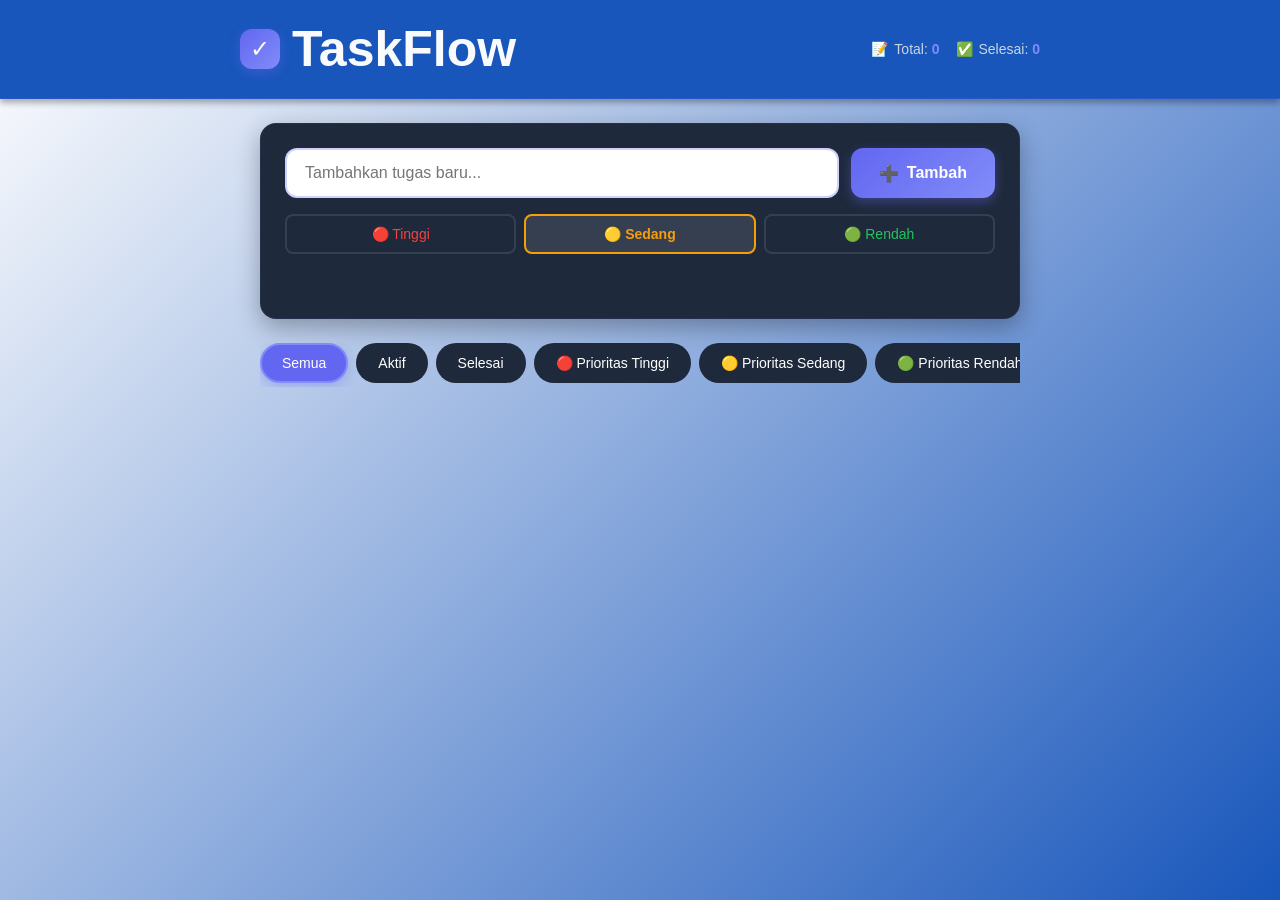
==== index.html @ a1903f46 "Add files via upload" ====
<!DOCTYPE html>
<html lang="id">

<head>
    <meta charset="UTF-8" />
    <meta name="viewport" content="width=device-width, initial-scale=1, viewport-fit=cover">
    <meta name="mobile-web-app-capable" content="yes">
    <meta name="apple-mobile-web-app-capable" content="yes">
    <meta name="apple-mobile-web-app-status-bar-style" content="black-translucent">
    <meta name="theme-color" content="#6366f1" />
    <link rel="icon" href="icons/icon-192x192-A.png" type="image/png" />
    <link rel="manifest" href="manifest.json">
    <title>TaskFlow - Kelola Tugas Anda</title>
    <style>
        * {
            margin: 0;
            padding: 0;
            box-sizing: border-box;
        }

        :root {
            --primary: #6366f1;
            --primary-dark: #4f46e5;
            --primary-light: #818cf8;
            --bg-dark: #ffffff;
            --bg-card: #1e293b;
            --text-light: #f8fafc;
            --text-gray: #cbd5e1;
            --success: #22c55e;
            --danger: #ef4444;
            --warning: #f59e0b;
        }

        body {
            font-family: -apple-system, BlinkMacSystemFont, 'Segoe UI', Roboto, sans-serif;
            background: linear-gradient(135deg, var(--bg-dark) 0%, #1856bb 100%);
            color: var(--text-light);
            min-height: 100vh;
            padding-bottom: 80px;
        }

        .header {
            background: #1856bb;
            backdrop-filter: blur(10px);
            padding: 20px;
            position: sticky;
            top: 0;
            z-index: 100;
            border-bottom: 1px solid rgba(99, 102, 241, 0.2);
            box-shadow: 0 4px 6px rgba(0, 0, 0, 0.3);
        }

        .header-content {
            max-width: 800px;
            margin: 0 auto;
            display: flex;
            justify-content: space-between;
            align-items: center;
        }

        .logo {
            display: flex;
            align-items: center;
            gap: 12px;
        }

        .logo-icon {
            width: 40px;
            height: 40px;
            background: linear-gradient(135deg, var(--primary), var(--primary-light));
            border-radius: 12px;
            display: flex;
            align-items: center;
            justify-content: center;
            font-size: 24px;
            box-shadow: 0 4px 12px rgba(99, 102, 241, 0.4);
        }

        h1 {
            font-size: 24px;
            font-weight: 700;
        }

        .stats {
            display: flex;
            gap: 16px;
            font-size: 14px;
            color: var(--text-gray);
        }

        .stat-item {
            display: flex;
            align-items: center;
            gap: 6px;
        }

        .stat-number {
            color: var(--primary-light);
            font-weight: 700;
        }

        .container {
            max-width: 800px;
            margin: 0 auto;
            padding: 24px 20px;
        }

        .input-section {
            background: var(--bg-card);
            padding: 24px;
            border-radius: 16px;
            margin-bottom: 24px;
            box-shadow: 0 8px 24px rgba(0, 0, 0, 0.3);
            border: 1px solid rgba(99, 102, 241, 0.1);
        }

        .input-group {
            display: flex;
            gap: 12px;
            margin-bottom: 16px;
        }

        input[type="text"] {
            flex: 1;
            padding: 14px 18px;
            background: var(--bg-dark);
            border: 2px solid rgba(99, 102, 241, 0.3);
            border-radius: 12px;
            color: var(--text-light);
            font-size: 16px;
            transition: all 0.3s ease;
        }

        input[type="text"]:focus {
            outline: none;
            border-color: var(--primary);
            box-shadow: 0 0 0 4px rgba(99, 102, 241, 0.1);
        }

        .btn {
            padding: 14px 28px;
            border: none;
            border-radius: 12px;
            font-size: 16px;
            font-weight: 600;
            cursor: pointer;
            transition: all 0.3s ease;
            display: flex;
            align-items: center;
            gap: 8px;
        }

        .btn-primary {
            background: linear-gradient(135deg, var(--primary), var(--primary-light));
            color: white;
            box-shadow: 0 4px 12px rgba(99, 102, 241, 0.4);
        }

        .btn-primary:hover {
            transform: translateY(-2px);
            box-shadow: 0 6px 20px rgba(99, 102, 241, 0.5);
        }

        .btn-primary:active {
            transform: translateY(0);
        }

        .priority-selector {
            display: flex;
            gap: 8px;
        }

        .priority-btn {
            flex: 1;
            padding: 10px;
            border: 2px solid rgba(255, 255, 255, 0.1);
            background: transparent;
            color: var(--text-gray);
            border-radius: 8px;
            cursor: pointer;
            transition: all 0.3s ease;
            font-size: 14px;
        }

        .priority-btn.active {
            border-color: currentColor;
            background: rgba(255, 255, 255, 0.1);
            font-weight: 600;
        }

        .priority-btn.high {
            color: var(--danger);
        }

        .priority-btn.medium {
            color: var(--warning);
        }

        .priority-btn.low {
            color: var(--success);
        }

        .filter-tabs {
            display: flex;
            gap: 8px;
            margin-bottom: 20px;
            overflow-x: auto;
            padding-bottom: 4px;
        }

        .filter-tab {
            padding: 10px 20px;
            background: var(--bg-card);
            border: 2px solid transparent;
            border-radius: 20px;
            cursor: pointer;
            transition: all 0.3s ease;
            white-space: nowrap;
            font-size: 14px;
            font-weight: 500;
            color: #ffffff;
        }

        .filter-tab.active {
            background: var(--primary);
            border-color: var(--primary-light);
            box-shadow: 0 4px 12px rgba(99, 102, 241, 0.3);
        }

        .tasks-list {
            display: flex;
            flex-direction: column;
            gap: 12px;
        }

        .task-item {
            background: var(--bg-card);
            padding: 20px;
            border-radius: 12px;
            border-left: 4px solid;
            display: flex;
            align-items: center;
            gap: 16px;
            transition: all 0.3s ease;
            animation: slideIn 0.3s ease;
        }

        @keyframes slideIn {
            from {
                opacity: 0;
                transform: translateY(-10px);
            }

            to {
                opacity: 1;
                transform: translateY(0);
            }
        }

        .task-item:hover {
            transform: translateX(4px);
            box-shadow: 0 4px 16px rgba(0, 0, 0, 0.3);
        }

        .task-item.high {
            border-left-color: var(--danger);
        }

        .task-item.medium {
            border-left-color: var(--warning);
        }

        .task-item.low {
            border-left-color: var(--success);
        }

        .task-checkbox {
            width: 24px;
            height: 24px;
            border: 2px solid var(--primary);
            border-radius: 6px;
            cursor: pointer;
            display: flex;
            align-items: center;
            justify-content: center;
            flex-shrink: 0;
            transition: all 0.3s ease;
        }

        .task-checkbox:hover {
            background: rgba(99, 102, 241, 0.1);
        }

        .task-checkbox.checked {
            background: var(--primary);
        }

        .task-content {
            flex: 1;
        }

        .task-text {
            font-size: 16px;
            margin-bottom: 4px;
        }

        .task-text.completed {
            text-decoration: line-through;
            opacity: 0.6;
        }

        .task-meta {
            display: flex;
            gap: 12px;
            font-size: 12px;
            color: var(--text-gray);
        }

        .task-time {
            display: flex;
            align-items: center;
            gap: 4px;
        }

        .task-actions {
            display: flex;
            gap: 8px;
        }

        .btn-icon {
            width: 36px;
            height: 36px;
            border: none;
            border-radius: 8px;
            cursor: pointer;
            display: flex;
            align-items: center;
            justify-content: center;
            transition: all 0.3s ease;
            font-size: 18px;
        }

        .btn-delete {
            background: rgba(239, 68, 68, 0.1);
            color: var(--danger);
        }

        .btn-delete:hover {
            background: var(--danger);
            color: white;
        }

        .empty-state {
            text-align: center;
            padding: 60px 20px;
            color: var(--text-gray);
        }

        .empty-icon {
            font-size: 64px;
            margin-bottom: 16px;
            opacity: 0.5;
        }

        .progress-bar {
            background: var(--bg-card);
            height: 8px;
            border-radius: 4px;
            overflow: hidden;
            margin: 16px 0;
        }

        .progress-fill {
            height: 100%;
            background: linear-gradient(90deg, var(--primary), var(--primary-light));
            transition: width 0.5s ease;
            border-radius: 4px;
        }

        @media (max-width: 640px) {
            .header-content {
                flex-direction: column;
                gap: 12px;
            }

            .input-group {
                flex-direction: column;
            }

            .stats {
                width: 100%;
                justify-content: space-around;
            }
        }

        .logo h1 {
            font-size: 50px;
            font-weight: 800;
        }
    </style>
</head>

<body>
    <header class="header">
        <div class="header-content">
            <div class="logo">
                <div class="logo-icon">✓</div>
                <h1 class="text-judul">TaskFlow</h1>
            </div>
            <div class="stats">
                <div class="stat-item">
                    <span>📝</span>
                    <span>Total: <span class="stat-number" id="totalTasks">0</span></span>
                </div>
                <div class="stat-item">
                    <span>✅</span>
                    <span>Selesai: <span class="stat-number" id="completedTasks">0</span></span>
                </div>
            </div>
        </div>
    </header>

    <div class="container">
        <div class="input-section">
            <div class="input-group">
                <input type="text" id="taskInput" placeholder="Tambahkan tugas baru..."
                    onkeypress="if(event.key==='Enter') addTask()" />
                <button class="btn btn-primary" onclick="addTask()">
                    <span>➕</span>
                    <span>Tambah</span>
                </button>
            </div>
            <div class="priority-selector">
                <button class="priority-btn high" onclick="setPriority('high')">🔴 Tinggi</button>
                <button class="priority-btn medium active" onclick="setPriority('medium')">🟡 Sedang</button>
                <button class="priority-btn low" onclick="setPriority('low')">🟢 Rendah</button>
            </div>
            <div class="progress-bar">
                <div class="progress-fill" id="progressBar" style="width: 0%"></div>
            </div>
        </div>

        <div class="filter-tabs">
            <button class="filter-tab active" onclick="filterTasks('all')">Semua</button>
            <button class="filter-tab" onclick="filterTasks('active')">Aktif</button>
            <button class="filter-tab" onclick="filterTasks('completed')">Selesai</button>
            <button class="filter-tab" onclick="filterTasks('high')">🔴 Prioritas Tinggi</button>
            <button class="filter-tab" onclick="filterTasks('medium')">🟡 Prioritas Sedang</button>
            <button class="filter-tab" onclick="filterTasks('low')">🟢 Prioritas Rendah</button>
        </div>

        <div class="tasks-list" id="tasksList"></div>
    </div>

    <script>
        let tasks = [];
        let currentPriority = 'medium';
        let currentFilter = 'all';

        function loadTasks() {
            const saved = localStorage.getItem('taskflow_tasks');
            if (saved) {
                tasks = JSON.parse(saved);
                renderTasks();
            }
        }

        function saveTasks() {
            localStorage.setItem('taskflow_tasks', JSON.stringify(tasks));
        }

        function setPriority(priority) {
            currentPriority = priority;
            document.querySelectorAll('.priority-btn').forEach(btn => {
                btn.classList.remove('active');
            });
            event.target.classList.add('active');
        }

        function addTask() {
            const input = document.getElementById('taskInput');
            const text = input.value.trim();

            if (text === '') return;

            const task = {
                id: Date.now(),
                text: text,
                completed: false,
                priority: currentPriority,
                createdAt: new Date().toLocaleString('id-ID')
            };

            tasks.unshift(task);
            input.value = '';
            saveTasks();
            renderTasks();
        }

        function toggleTask(id) {
            const task = tasks.find(t => t.id === id);
            if (task) {
                task.completed = !task.completed;
                saveTasks();
                renderTasks();
            }
        }

        function deleteTask(id) {
            tasks = tasks.filter(t => t.id !== id);
            saveTasks();
            renderTasks();
        }

        function filterTasks(filter) {
            currentFilter = filter;
            document.querySelectorAll('.filter-tab').forEach(tab => {
                tab.classList.remove('active');
            });
            event.target.classList.add('active');
            renderTasks();
        }

        function renderTasks() {
            const container = document.getElementById('tasksList');

            let filteredTasks = tasks;

            if (currentFilter === 'active') {
                filteredTasks = tasks.filter(t => !t.completed);
            } else if (currentFilter === 'completed') {
                filteredTasks = tasks.filter(t => t.completed);
            } else if (['high', 'medium', 'low'].includes(currentFilter)) {
                filteredTasks = tasks.filter(t => t.priority === currentFilter);
            }

            if (filteredTasks.length === 0) {
                container.innerHTML = `
          <div class="empty-state">
            <div class="empty-icon">📋</div>
            <h3>Tidak ada tugas</h3>
            <p>Mulai tambahkan tugas baru untuk memulai!</p>
          </div>
        `;
            } else {
                container.innerHTML = filteredTasks.map(task => `
          <div class="task-item ${task.priority}">
            <div class="task-checkbox ${task.completed ? 'checked' : ''}" onclick="toggleTask(${task.id})">
              ${task.completed ? '✓' : ''}
            </div>
            <div class="task-content">
              <div class="task-text ${task.completed ? 'completed' : ''}">${task.text}</div>
              <div class="task-meta">
                <span class="task-time">🕒 ${task.createdAt}</span>
                <span>📌 ${task.priority === 'high' ? 'Tinggi' : task.priority === 'medium' ? 'Sedang' : 'Rendah'}</span>
              </div>
            </div>
            <div class="task-actions">
              <button class="btn-icon btn-delete" onclick="deleteTask(${task.id})">🗑️</button>
            </div>
          </div>
        `).join('');
            }

            updateStats();
        }

        function updateStats() {
            const total = tasks.length;
            const completed = tasks.filter(t => t.completed).length;
            const progress = total > 0 ? (completed / total) * 100 : 0;

            document.getElementById('totalTasks').textContent = total;
            document.getElementById('completedTasks').textContent = completed;
            document.getElementById('progressBar').style.width = progress + '%';
        }

        loadTasks();

        if ('serviceWorker' in navigator) {
            window.addEventListener('load', () => {
                navigator.serviceWorker.register('./service-worker.js')
                    .then(() => console.log('Service Worker registered'))
                    .catch(err => console.error('Service Worker error:', err));
            });
        }
    </script>

</body>

</html>
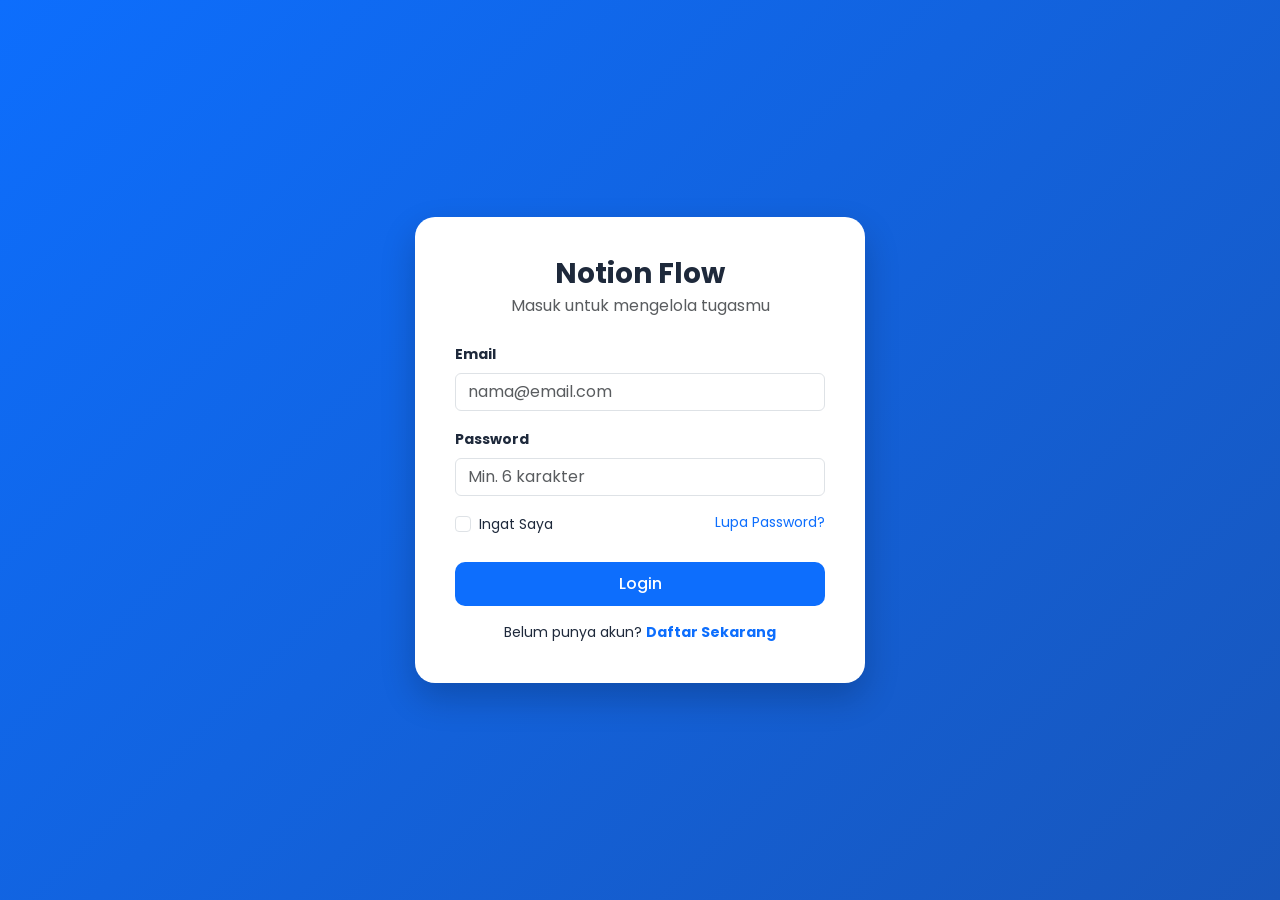
==== commit eebbfde7: "up" ====
--- a/index.html
+++ b/index.html
@@ -7,585 +7,781 @@
     <meta name="mobile-web-app-capable" content="yes">
     <meta name="apple-mobile-web-app-capable" content="yes">
     <meta name="apple-mobile-web-app-status-bar-style" content="black-translucent">
-    <meta name="theme-color" content="#6366f1" />
-    <link rel="icon" href="icons/icon-192x192-A.png" type="image/png" />
-    <link rel="manifest" href="manifest.json">
-    <title>TaskFlow - Kelola Tugas Anda</title>
+    <meta name="theme-color" content="#0d6efd" />
+    <link rel="icon" href="https://cdn-icons-png.flaticon.com/512/3209/3209265.png" type="image/png" />
+    
+    <!-- Bootstrap 5 & Icons -->
+    <link href="https://cdn.jsdelivr.net/npm/bootstrap@5.3.0/dist/css/bootstrap.min.css" rel="stylesheet">
+    <link rel="stylesheet" href="https://cdn.jsdelivr.net/npm/bootstrap-icons@1.10.5/font/bootstrap-icons.css">
+    <!-- Google Font Poppins -->
+    <link href="https://fonts.googleapis.com/css2?family=Poppins:wght@300;400;500;600;700&display=swap" rel="stylesheet">
+
+    <title>Notion Flow - Kelola Hidup Anda</title>
+
     <style>
+        :root {
+            --primary: #0d6efd;
+            --primary-dark: #0a58ca;
+            --primary-light: #e7f1ff;
+            --bg-body: #f4f7fe;
+            --text-dark: #1e293b;
+            --text-gray: #64748b;
+            --danger: #ef4444;
+            --success: #22c55e;
+            --warning: #f59e0b;
+        }
+
         * {
             margin: 0;
             padding: 0;
             box-sizing: border-box;
-        }
-
-        :root {
-            --primary: #6366f1;
-            --primary-dark: #4f46e5;
-            --primary-light: #818cf8;
-            --bg-dark: #ffffff;
-            --bg-card: #1e293b;
-            --text-light: #f8fafc;
-            --text-gray: #cbd5e1;
-            --success: #22c55e;
-            --danger: #ef4444;
-            --warning: #f59e0b;
+            font-family: 'Poppins', sans-serif;
         }
 
         body {
-            font-family: -apple-system, BlinkMacSystemFont, 'Segoe UI', Roboto, sans-serif;
-            background: linear-gradient(135deg, var(--bg-dark) 0%, #1856bb 100%);
-            color: var(--text-light);
+            background-color: var(--bg-body);
+            color: var(--text-dark);
             min-height: 100vh;
-            padding-bottom: 80px;
-        }
-
+        }
+
+        /* --- AUTH SECTION --- */
+        #authSection {
+            min-height: 100vh;
+            display: flex;
+            align-items: center;
+            justify-content: center;
+            background: linear-gradient(135deg, var(--primary) 0%, #1856bb 100%);
+            padding: 20px;
+        }
+
+        .auth-card {
+            background: white;
+            padding: 2.5rem;
+            border-radius: 20px;
+            box-shadow: 0 15px 35px rgba(0, 0, 0, 0.2);
+            width: 100%;
+            max-width: 450px;
+            animation: fadeIn 0.5s ease-out;
+        }
+
+        @keyframes fadeIn {
+            from { opacity: 0; transform: translateY(20px); }
+            to { opacity: 1; transform: translateY(0); }
+        }
+
+        /* --- APP SECTION --- */
         .header {
-            background: #1856bb;
-            backdrop-filter: blur(10px);
-            padding: 20px;
+            background: white;
+            padding: 15px 0;
             position: sticky;
             top: 0;
-            z-index: 100;
-            border-bottom: 1px solid rgba(99, 102, 241, 0.2);
-            box-shadow: 0 4px 6px rgba(0, 0, 0, 0.3);
-        }
-
-        .header-content {
-            max-width: 800px;
-            margin: 0 auto;
+            z-index: 1000;
+            box-shadow: 0 2px 10px rgba(0,0,0,0.05);
+        }
+
+        .logo-brand {
             display: flex;
-            justify-content: space-between;
             align-items: center;
-        }
-
-        .logo {
+            gap: 10px;
+            color: var(--primary);
+            font-weight: 700;
+            font-size: 1.5rem;
+            text-decoration: none;
+        }
+
+        .sidebar-nav {
+            background: white;
+            border-radius: 15px;
+            padding: 15px;
+            height: fit-content;
+            box-shadow: 0 4px 12px rgba(0,0,0,0.05);
+        }
+
+        .nav-link-custom {
             display: flex;
             align-items: center;
             gap: 12px;
-        }
-
-        .logo-icon {
-            width: 40px;
-            height: 40px;
-            background: linear-gradient(135deg, var(--primary), var(--primary-light));
-            border-radius: 12px;
+            padding: 12px 15px;
+            color: var(--text-gray);
+            text-decoration: none;
+            border-radius: 10px;
+            transition: 0.3s;
+            margin-bottom: 5px;
+        }
+
+        .nav-link-custom:hover, .nav-link-custom.active {
+            background: var(--primary-light);
+            color: var(--primary);
+            font-weight: 600;
+        }
+
+        .card-notion {
+            background: white;
+            border: none;
+            border-radius: 16px;
+            padding: 20px;
+            box-shadow: 0 4px 12px rgba(0,0,0,0.05);
+            margin-bottom: 20px;
+            transition: 0.3s;
+        }
+
+        .card-notion:hover {
+            transform: translateY(-3px);
+            box-shadow: 0 8px 24px rgba(0,0,0,0.08);
+        }
+
+        /* Progress Bar */
+        .progress-container {
+            height: 8px;
+            background: #e2e8f0;
+            border-radius: 10px;
+            margin: 15px 0;
+            overflow: hidden;
+        }
+
+        .progress-fill {
+            height: 100%;
+            background: var(--primary);
+            transition: width 0.5s ease;
+        }
+
+        /* Habit Tracker */
+        .habit-row {
+            display: flex;
+            align-items: center;
+            justify-content: space-between;
+            padding: 12px;
+            border-bottom: 1px solid #f1f5f9;
+        }
+
+        .habit-check {
+            width: 30px;
+            height: 30px;
+            border: 2px solid var(--primary);
+            border-radius: 50%;
             display: flex;
             align-items: center;
             justify-content: center;
-            font-size: 24px;
-            box-shadow: 0 4px 12px rgba(99, 102, 241, 0.4);
-        }
-
-        h1 {
-            font-size: 24px;
-            font-weight: 700;
-        }
-
-        .stats {
-            display: flex;
-            gap: 16px;
-            font-size: 14px;
-            color: var(--text-gray);
-        }
-
-        .stat-item {
-            display: flex;
-            align-items: center;
-            gap: 6px;
-        }
-
-        .stat-number {
-            color: var(--primary-light);
-            font-weight: 700;
-        }
-
-        .container {
-            max-width: 800px;
-            margin: 0 auto;
-            padding: 24px 20px;
-        }
-
-        .input-section {
-            background: var(--bg-card);
-            padding: 24px;
-            border-radius: 16px;
-            margin-bottom: 24px;
-            box-shadow: 0 8px 24px rgba(0, 0, 0, 0.3);
-            border: 1px solid rgba(99, 102, 241, 0.1);
-        }
-
-        .input-group {
-            display: flex;
-            gap: 12px;
-            margin-bottom: 16px;
-        }
-
-        input[type="text"] {
-            flex: 1;
-            padding: 14px 18px;
-            background: var(--bg-dark);
-            border: 2px solid rgba(99, 102, 241, 0.3);
-            border-radius: 12px;
-            color: var(--text-light);
-            font-size: 16px;
-            transition: all 0.3s ease;
-        }
-
-        input[type="text"]:focus {
-            outline: none;
-            border-color: var(--primary);
-            box-shadow: 0 0 0 4px rgba(99, 102, 241, 0.1);
-        }
-
-        .btn {
-            padding: 14px 28px;
+            cursor: pointer;
+            transition: 0.3s;
+        }
+
+        .habit-check.done {
+            background: var(--primary);
+            color: white;
+        }
+
+        /* Task Priority Colors */
+        .prio-high { border-left: 5px solid var(--danger); }
+        .prio-medium { border-left: 5px solid var(--warning); }
+        .prio-low { border-left: 5px solid var(--success); }
+
+        .btn-primary {
+            background-color: var(--primary);
             border: none;
-            border-radius: 12px;
-            font-size: 16px;
-            font-weight: 600;
-            cursor: pointer;
-            transition: all 0.3s ease;
-            display: flex;
-            align-items: center;
-            gap: 8px;
-        }
-
-        .btn-primary {
-            background: linear-gradient(135deg, var(--primary), var(--primary-light));
-            color: white;
-            box-shadow: 0 4px 12px rgba(99, 102, 241, 0.4);
+            padding: 10px 20px;
+            border-radius: 10px;
+            font-weight: 500;
         }
 
         .btn-primary:hover {
-            transform: translateY(-2px);
-            box-shadow: 0 6px 20px rgba(99, 102, 241, 0.5);
-        }
-
-        .btn-primary:active {
-            transform: translateY(0);
-        }
-
-        .priority-selector {
-            display: flex;
-            gap: 8px;
-        }
-
-        .priority-btn {
-            flex: 1;
-            padding: 10px;
-            border: 2px solid rgba(255, 255, 255, 0.1);
-            background: transparent;
-            color: var(--text-gray);
-            border-radius: 8px;
-            cursor: pointer;
-            transition: all 0.3s ease;
-            font-size: 14px;
-        }
-
-        .priority-btn.active {
-            border-color: currentColor;
-            background: rgba(255, 255, 255, 0.1);
-            font-weight: 600;
-        }
-
-        .priority-btn.high {
-            color: var(--danger);
-        }
-
-        .priority-btn.medium {
-            color: var(--warning);
-        }
-
-        .priority-btn.low {
-            color: var(--success);
-        }
-
-        .filter-tabs {
-            display: flex;
-            gap: 8px;
-            margin-bottom: 20px;
-            overflow-x: auto;
-            padding-bottom: 4px;
-        }
-
-        .filter-tab {
-            padding: 10px 20px;
-            background: var(--bg-card);
-            border: 2px solid transparent;
-            border-radius: 20px;
-            cursor: pointer;
-            transition: all 0.3s ease;
-            white-space: nowrap;
-            font-size: 14px;
-            font-weight: 500;
-            color: #ffffff;
-        }
-
-        .filter-tab.active {
-            background: var(--primary);
-            border-color: var(--primary-light);
-            box-shadow: 0 4px 12px rgba(99, 102, 241, 0.3);
-        }
-
-        .tasks-list {
-            display: flex;
-            flex-direction: column;
-            gap: 12px;
-        }
-
-        .task-item {
-            background: var(--bg-card);
-            padding: 20px;
-            border-radius: 12px;
-            border-left: 4px solid;
-            display: flex;
-            align-items: center;
-            gap: 16px;
-            transition: all 0.3s ease;
-            animation: slideIn 0.3s ease;
-        }
-
-        @keyframes slideIn {
-            from {
-                opacity: 0;
-                transform: translateY(-10px);
-            }
-
-            to {
-                opacity: 1;
-                transform: translateY(0);
-            }
-        }
-
-        .task-item:hover {
-            transform: translateX(4px);
-            box-shadow: 0 4px 16px rgba(0, 0, 0, 0.3);
-        }
-
-        .task-item.high {
-            border-left-color: var(--danger);
-        }
-
-        .task-item.medium {
-            border-left-color: var(--warning);
-        }
-
-        .task-item.low {
-            border-left-color: var(--success);
-        }
-
-        .task-checkbox {
-            width: 24px;
-            height: 24px;
-            border: 2px solid var(--primary);
-            border-radius: 6px;
-            cursor: pointer;
-            display: flex;
-            align-items: center;
-            justify-content: center;
-            flex-shrink: 0;
-            transition: all 0.3s ease;
-        }
-
-        .task-checkbox:hover {
-            background: rgba(99, 102, 241, 0.1);
-        }
-
-        .task-checkbox.checked {
-            background: var(--primary);
-        }
-
-        .task-content {
-            flex: 1;
-        }
-
-        .task-text {
-            font-size: 16px;
-            margin-bottom: 4px;
-        }
-
-        .task-text.completed {
-            text-decoration: line-through;
-            opacity: 0.6;
-        }
-
-        .task-meta {
-            display: flex;
-            gap: 12px;
-            font-size: 12px;
-            color: var(--text-gray);
-        }
-
-        .task-time {
-            display: flex;
-            align-items: center;
-            gap: 4px;
-        }
-
-        .task-actions {
-            display: flex;
-            gap: 8px;
-        }
-
-        .btn-icon {
-            width: 36px;
-            height: 36px;
-            border: none;
-            border-radius: 8px;
-            cursor: pointer;
-            display: flex;
-            align-items: center;
-            justify-content: center;
-            transition: all 0.3s ease;
-            font-size: 18px;
-        }
-
-        .btn-delete {
-            background: rgba(239, 68, 68, 0.1);
-            color: var(--danger);
-        }
-
-        .btn-delete:hover {
-            background: var(--danger);
-            color: white;
-        }
-
-        .empty-state {
-            text-align: center;
-            padding: 60px 20px;
-            color: var(--text-gray);
-        }
-
-        .empty-icon {
-            font-size: 64px;
-            margin-bottom: 16px;
-            opacity: 0.5;
-        }
-
-        .progress-bar {
-            background: var(--bg-card);
-            height: 8px;
-            border-radius: 4px;
-            overflow: hidden;
-            margin: 16px 0;
-        }
-
-        .progress-fill {
-            height: 100%;
-            background: linear-gradient(90deg, var(--primary), var(--primary-light));
-            transition: width 0.5s ease;
-            border-radius: 4px;
-        }
-
-        @media (max-width: 640px) {
-            .header-content {
-                flex-direction: column;
-                gap: 12px;
-            }
-
-            .input-group {
-                flex-direction: column;
-            }
-
-            .stats {
-                width: 100%;
-                justify-content: space-around;
-            }
-        }
-
-        .logo h1 {
-            font-size: 50px;
-            font-weight: 800;
+            background-color: var(--primary-dark);
+        }
+
+        /* Mobile Adjustments */
+        @media (max-width: 768px) {
+            .sidebar-nav { margin-bottom: 20px; }
+            .header-content { text-align: center; }
         }
     </style>
 </head>
 
 <body>
-    <header class="header">
-        <div class="header-content">
-            <div class="logo">
-                <div class="logo-icon">✓</div>
-                <h1 class="text-judul">TaskFlow</h1>
-            </div>
-            <div class="stats">
-                <div class="stat-item">
-                    <span>📝</span>
-                    <span>Total: <span class="stat-number" id="totalTasks">0</span></span>
-                </div>
-                <div class="stat-item">
-                    <span>✅</span>
-                    <span>Selesai: <span class="stat-number" id="completedTasks">0</span></span>
-                </div>
-            </div>
+
+    <!-- SECTION 1: AUTHENTICATION (LOGIN/REGISTER) -->
+    <div id="authSection">
+        <!-- Login Form -->
+        <div id="loginForm" class="auth-card">
+            <h3 class="fw-bold text-center mb-1">Notion Flow</h3>
+            <p class="text-muted text-center mb-4">Masuk untuk mengelola tugasmu</p>
+            
+            <div class="mb-3">
+                <label class="form-label small fw-bold">Email</label>
+                <input type="email" id="loginEmail" class="form-control" placeholder="nama@email.com">
+            </div>
+            <div class="mb-3">
+                <label class="form-label small fw-bold">Password</label>
+                <input type="password" id="loginPassword" class="form-control" placeholder="Min. 6 karakter">
+            </div>
+            <div class="d-flex justify-content-between mb-4">
+                <div class="form-check">
+                    <input type="checkbox" class="form-check-input" id="rememberMe">
+                    <label class="form-check-label small" for="rememberMe">Ingat Saya</label>
+                </div>
+                <a href="#" onclick="forgotPassword()" class="small text-decoration-none">Lupa Password?</a>
+            </div>
+            <button class="btn btn-primary w-100 mb-3" onclick="handleLogin()">Login</button>
+            <p class="text-center small mb-0">Belum punya akun? <a href="#" onclick="toggleAuth(true)" class="text-decoration-none fw-bold">Daftar Sekarang</a></p>
         </div>
-    </header>
-
-    <div class="container">
-        <div class="input-section">
-            <div class="input-group">
-                <input type="text" id="taskInput" placeholder="Tambahkan tugas baru..."
-                    onkeypress="if(event.key==='Enter') addTask()" />
-                <button class="btn btn-primary" onclick="addTask()">
-                    <span>➕</span>
-                    <span>Tambah</span>
-                </button>
-            </div>
-            <div class="priority-selector">
-                <button class="priority-btn high" onclick="setPriority('high')">🔴 Tinggi</button>
-                <button class="priority-btn medium active" onclick="setPriority('medium')">🟡 Sedang</button>
-                <button class="priority-btn low" onclick="setPriority('low')">🟢 Rendah</button>
-            </div>
-            <div class="progress-bar">
-                <div class="progress-fill" id="progressBar" style="width: 0%"></div>
-            </div>
+
+        <!-- Register Form -->
+        <div id="registerForm" class="auth-card" style="display: none;">
+            <h3 class="fw-bold text-center mb-1">Daftar Akun</h3>
+            <p class="text-muted text-center mb-4">Mulai hidup terstruktur hari ini</p>
+            
+            <div class="mb-3">
+                <label class="form-label small fw-bold">Nama Lengkap</label>
+                <input type="text" id="regName" class="form-control">
+            </div>
+            <div class="mb-3">
+                <label class="form-label small fw-bold">Email</label>
+                <input type="email" id="regEmail" class="form-control">
+            </div>
+            <div class="mb-3">
+                <label class="form-label small fw-bold">Password</label>
+                <input type="password" id="regPassword" class="form-control">
+            </div>
+            <button class="btn btn-primary w-100 mb-3" onclick="handleRegister()">Daftar</button>
+            <p class="text-center small mb-0">Sudah punya akun? <a href="#" onclick="toggleAuth(false)" class="text-decoration-none fw-bold">Login</a></p>
         </div>
-
-        <div class="filter-tabs">
-            <button class="filter-tab active" onclick="filterTasks('all')">Semua</button>
-            <button class="filter-tab" onclick="filterTasks('active')">Aktif</button>
-            <button class="filter-tab" onclick="filterTasks('completed')">Selesai</button>
-            <button class="filter-tab" onclick="filterTasks('high')">🔴 Prioritas Tinggi</button>
-            <button class="filter-tab" onclick="filterTasks('medium')">🟡 Prioritas Sedang</button>
-            <button class="filter-tab" onclick="filterTasks('low')">🟢 Prioritas Rendah</button>
+    </div>
+
+    <!-- SECTION 2: MAIN APP -->
+    <div id="appSection" style="display: none;">
+        <header class="header">
+            <div class="container d-flex justify-content-between align-items-center">
+                <a href="#" class="logo-brand">
+                    <i class="bi bi- cursor-fill"></i> NotionFlow
+                </a>
+                <div class="dropdown">
+                    <div class="d-flex align-items-center gap-2 cursor-pointer" data-bs-toggle="dropdown" style="cursor:pointer">
+                        <span id="navUserName" class="fw-bold">User</span>
+                        <img src="https://ui-avatars.com/api/?name=User&background=0d6efd&color=fff" id="userAvatar" class="rounded-circle" width="35">
+                    </div>
+                    <ul class="dropdown-menu dropdown-menu-end shadow border-0">
+                        <li><a class="dropdown-item" href="#" onclick="showPage('profile')"><i class="bi bi-person me-2"></i>Profil</a></li>
+                        <li><hr class="dropdown-divider"></li>
+                        <li><a class="dropdown-item text-danger" href="#" onclick="handleLogout()"><i class="bi bi-box-arrow-right me-2"></i>Keluar</a></li>
+                    </ul>
+                </div>
+            </div>
+        </header>
+
+        <div class="container mt-4">
+            <div class="row">
+                <!-- Sidebar Nav -->
+                <div class="col-lg-3">
+                    <nav class="sidebar-nav mb-4">
+                        <a href="#" class="nav-link-custom active" onclick="showPage('dashboard')"><i class="bi bi-speedometer2"></i> Dashboard</a>
+                        <a href="#" class="nav-link-custom" onclick="showPage('tasks')"><i class="bi bi-check2-square"></i> Tugas & Deadline</a>
+                        <a href="#" class="nav-link-custom" onclick="showPage('habits')"><i class="bi bi-calendar-check"></i> Habit Tracker</a>
+                        <a href="#" class="nav-link-custom" onclick="showPage('notes')"><i class="bi bi-journal-text"></i> Catatan Materi</a>
+                        <a href="#" class="nav-link-custom" onclick="showPage('schedule')"><i class="bi bi-clock-history"></i> Jadwal Belajar</a>
+                    </nav>
+                </div>
+
+                <!-- Main Content -->
+                <div class="col-lg-9">
+                    
+                    <!-- Dashboard Page -->
+                    <div id="page-dashboard" class="page-content">
+                        <h4 class="fw-bold mb-4">Ringkasan Hari Ini</h4>
+                        <div class="row g-3">
+                            <div class="col-md-6">
+                                <div class="card-notion">
+                                    <h6 class="text-muted">Progres Tugas Selesai</h6>
+                                    <h2 id="statsTaskPct" class="fw-bold">0%</h2>
+                                    <div class="progress-container">
+                                        <div id="statsTaskBar" class="progress-fill" style="width: 0%"></div>
+                                    </div>
+                                    <small id="statsTaskCount">0 dari 0 tugas selesai</small>
+                                </div>
+                            </div>
+                            <div class="col-md-6">
+                                <div class="card-notion">
+                                    <h6 class="text-muted">Habit Hari Ini</h6>
+                                    <h2 id="statsHabitCount" class="fw-bold">0</h2>
+                                    <p class="mb-0 small">Kebiasaan yang sudah dilakukan</p>
+                                </div>
+                            </div>
+                        </div>
+                        <div class="card-notion mt-4">
+                            <h5 class="fw-bold mb-3">Tugas Prioritas</h5>
+                            <div id="dashboardTaskNotice"></div>
+                        </div>
+                    </div>
+
+                    <!-- Tasks Page -->
+                    <div id="page-tasks" class="page-content" style="display:none">
+                        <div class="d-flex justify-content-between align-items-center mb-4">
+                            <h4 class="fw-bold">Tugas & Deadline</h4>
+                            <button class="btn btn-primary btn-sm" onclick="openTaskModal()"><i class="bi bi-plus-lg"></i> Tambah</button>
+                        </div>
+                        <div id="taskList"></div>
+                    </div>
+
+                    <!-- Habit Tracker Page -->
+                    <div id="page-habits" class="page-content" style="display:none">
+                        <h4 class="fw-bold mb-4">Habit Tracker</h4>
+                        <div class="card-notion">
+                            <div class="input-group mb-4">
+                                <input type="text" id="habitInput" class="form-control" placeholder="Kebiasaan baru...">
+                                <button class="btn btn-primary" onclick="addHabit()">Tambah</button>
+                            </div>
+                            <div id="habitList"></div>
+                        </div>
+                    </div>
+
+                    <!-- Notes Page -->
+                    <div id="page-notes" class="page-content" style="display:none">
+                        <div class="d-flex justify-content-between align-items-center mb-4">
+                            <h4 class="fw-bold">Catatan Materi</h4>
+                            <button class="btn btn-primary btn-sm" onclick="addNote()"><i class="bi bi-plus-lg"></i> Catatan Baru</button>
+                        </div>
+                        <div id="noteList" class="row g-3"></div>
+                    </div>
+
+                    <!-- Schedule Page -->
+                    <div id="page-schedule" class="page-content" style="display:none">
+                        <h4 class="fw-bold mb-4">Jadwal Belajar</h4>
+                        <div class="card-notion">
+                            <div class="table-responsive">
+                                <table class="table">
+                                    <thead>
+                                        <tr>
+                                            <th>Waktu</th>
+                                            <th>Materi / Mata Kuliah</th>
+                                            <th>Aksi</th>
+                                        </tr>
+                                    </thead>
+                                    <tbody id="scheduleTable"></tbody>
+                                </table>
+                            </div>
+                            <button class="btn btn-outline-primary btn-sm w-100" onclick="addSchedule()">+ Tambah Jadwal</button>
+                        </div>
+                    </div>
+
+                    <!-- Profile Page -->
+                    <div id="page-profile" class="page-content" style="display:none">
+                        <h4 class="fw-bold mb-4">Edit Profil</h4>
+                        <div class="card-notion" style="max-width: 500px;">
+                            <div class="mb-3">
+                                <label class="form-label">Nama Lengkap</label>
+                                <input type="text" id="profName" class="form-control">
+                            </div>
+                            <div class="mb-3">
+                                <label class="form-label">Email</label>
+                                <input type="email" id="profEmail" class="form-control" readonly>
+                            </div>
+                            <button class="btn btn-primary" onclick="updateProfile()">Simpan Perubahan</button>
+                        </div>
+                    </div>
+
+                </div>
+            </div>
         </div>
-
-        <div class="tasks-list" id="tasksList"></div>
     </div>
 
+    <!-- MODAL: ADD TASK -->
+    <div class="modal fade" id="taskModal" tabindex="-1">
+        <div class="modal-dialog">
+            <div class="modal-content rounded-4 border-0">
+                <div class="modal-header border-0">
+                    <h5 class="modal-title fw-bold">Tugas Baru</h5>
+                    <button type="button" class="btn-close" data-bs-dismiss="modal"></button>
+                </div>
+                <div class="modal-body">
+                    <div class="mb-3">
+                        <label class="form-label small fw-bold">Judul Tugas</label>
+                        <input type="text" id="taskTitle" class="form-control" placeholder="Selesaikan laporan...">
+                    </div>
+                    <div class="mb-3">
+                        <label class="form-label small fw-bold">Deadline</label>
+                        <input type="date" id="taskDate" class="form-control">
+                    </div>
+                    <div class="mb-3">
+                        <label class="form-label small fw-bold">Prioritas</label>
+                        <select id="taskPrio" class="form-select">
+                            <option value="high">🔴 Tinggi</option>
+                            <option value="medium" selected>🟡 Sedang</option>
+                            <option value="low">🟢 Rendah</option>
+                        </select>
+                    </div>
+                </div>
+                <div class="modal-footer border-0">
+                    <button class="btn btn-light" data-bs-dismiss="modal">Batal</button>
+                    <button class="btn btn-primary" onclick="saveTask()">Simpan Tugas</button>
+                </div>
+            </div>
+        </div>
+    </div>
+
+    <!-- SCRIPTS -->
+    <script src="https://cdn.jsdelivr.net/npm/bootstrap@5.3.0/dist/js/bootstrap.bundle.min.js"></script>
+    <script src="https://cdn.jsdelivr.net/npm/sweetalert2@11"></script>
+
     <script>
-        let tasks = [];
-        let currentPriority = 'medium';
-        let currentFilter = 'all';
-
-        function loadTasks() {
-            const saved = localStorage.getItem('taskflow_tasks');
-            if (saved) {
-                tasks = JSON.parse(saved);
-                renderTasks();
+        /** --- GLOBAL STATE & STORAGE --- **/
+        let users = JSON.parse(localStorage.getItem('nf_users')) || [];
+        let currentUser = JSON.parse(localStorage.getItem('nf_session')) || null;
+        
+        // Data Arrays
+        let tasks = JSON.parse(localStorage.getItem('nf_tasks')) || [];
+        let habits = JSON.parse(localStorage.getItem('nf_habits')) || [];
+        let notes = JSON.parse(localStorage.getItem('nf_notes')) || [];
+        let schedule = JSON.parse(localStorage.getItem('nf_schedule')) || [];
+
+        const taskModal = new bootstrap.Modal(document.getElementById('taskModal'));
+
+        /** --- AUTHENTICATION LOGIC --- **/
+        function toggleAuth(showRegister) {
+            document.getElementById('loginForm').style.display = showRegister ? 'none' : 'block';
+            document.getElementById('registerForm').style.display = showRegister ? 'block' : 'none';
+        }
+
+        function handleRegister() {
+            const name = document.getElementById('regName').value;
+            const email = document.getElementById('regEmail').value;
+            const password = document.getElementById('regPassword').value;
+
+            if (!name || !email || password.length < 6) {
+                return Swal.fire('Error', 'Lengkapi data. Password minimal 6 karakter.', 'error');
             }
-        }
-
-        function saveTasks() {
-            localStorage.setItem('taskflow_tasks', JSON.stringify(tasks));
-        }
-
-        function setPriority(priority) {
-            currentPriority = priority;
-            document.querySelectorAll('.priority-btn').forEach(btn => {
-                btn.classList.remove('active');
+
+            if (users.find(u => u.email === email)) {
+                return Swal.fire('Error', 'Email sudah terdaftar!', 'error');
+            }
+
+            users.push({ name, email, password });
+            localStorage.setItem('nf_users', JSON.stringify(users));
+            Swal.fire('Berhasil!', 'Akun terdaftar, silakan login.', 'success');
+            toggleAuth(false);
+        }
+
+        function handleLogin() {
+            const email = document.getElementById('loginEmail').value;
+            const password = document.getElementById('loginPassword').value;
+            const remember = document.getElementById('rememberMe').checked;
+
+            const user = users.find(u => u.email === email && u.password === password);
+            if (user) {
+                currentUser = user;
+                localStorage.setItem('nf_session', JSON.stringify(user));
+                if (remember) localStorage.setItem('nf_remember', email);
+                initApp();
+            } else {
+                Swal.fire('Gagal', 'Email atau password salah!', 'error');
+            }
+        }
+
+        function handleLogout() {
+            localStorage.removeItem('nf_session');
+            localStorage.removeItem('nf_remember');
+            location.reload();
+        }
+
+        function forgotPassword() {
+            Swal.fire({
+                title: 'Lupa Password',
+                input: 'email',
+                inputLabel: 'Masukkan email Anda',
+                showCancelButton: true
+            }).then((result) => {
+                if (result.value) {
+                    const user = users.find(u => u.email === result.value);
+                    if (user) Swal.fire('Info', `Password Anda: ${user.password}`, 'info');
+                    else Swal.fire('Error', 'Email tidak ditemukan', 'error');
+                }
             });
-            event.target.classList.add('active');
-        }
-
-        function addTask() {
-            const input = document.getElementById('taskInput');
-            const text = input.value.trim();
-
-            if (text === '') return;
-
-            const task = {
+        }
+
+        /** --- APP LOGIC --- **/
+        function initApp() {
+            document.getElementById('authSection').style.display = 'none';
+            document.getElementById('appSection').style.display = 'block';
+            document.getElementById('navUserName').textContent = currentUser.name;
+            document.getElementById('userAvatar').src = `https://ui-avatars.com/api/?name=${currentUser.name}&background=0d6efd&color=fff`;
+            document.getElementById('profName').value = currentUser.name;
+            document.getElementById('profEmail').value = currentUser.email;
+            
+            renderAll();
+        }
+
+        function showPage(pageId) {
+            document.querySelectorAll('.page-content').forEach(p => p.style.display = 'none');
+            document.getElementById(`page-${pageId}`).style.display = 'block';
+            
+            document.querySelectorAll('.nav-link-custom').forEach(l => l.classList.remove('active'));
+            event.currentTarget.classList.add('active');
+        }
+
+        // --- TASKS ---
+        function openTaskModal() {
+            document.getElementById('taskTitle').value = '';
+            taskModal.show();
+        }
+
+        function saveTask() {
+            const title = document.getElementById('taskTitle').value;
+            const date = document.getElementById('taskDate').value;
+            const prio = document.getElementById('taskPrio').value;
+
+            if (!title) return;
+
+            tasks.push({
                 id: Date.now(),
-                text: text,
-                completed: false,
-                priority: currentPriority,
-                createdAt: new Date().toLocaleString('id-ID')
-            };
-
-            tasks.unshift(task);
-            input.value = '';
-            saveTasks();
+                userEmail: currentUser.email,
+                title, date, prio, completed: false
+            });
+
+            localStorage.setItem('nf_tasks', JSON.stringify(tasks));
+            taskModal.hide();
             renderTasks();
+            updateStats();
         }
 
         function toggleTask(id) {
-            const task = tasks.find(t => t.id === id);
-            if (task) {
-                task.completed = !task.completed;
-                saveTasks();
-                renderTasks();
-            }
+            tasks = tasks.map(t => t.id === id ? {...t, completed: !t.completed} : t);
+            localStorage.setItem('nf_tasks', JSON.stringify(tasks));
+            renderTasks();
+            updateStats();
         }
 
         function deleteTask(id) {
             tasks = tasks.filter(t => t.id !== id);
-            saveTasks();
+            localStorage.setItem('nf_tasks', JSON.stringify(tasks));
             renderTasks();
-        }
-
-        function filterTasks(filter) {
-            currentFilter = filter;
-            document.querySelectorAll('.filter-tab').forEach(tab => {
-                tab.classList.remove('active');
+            updateStats();
+        }
+
+        function renderTasks() {
+            const list = document.getElementById('taskList');
+            const userTasks = tasks.filter(t => t.userEmail === currentUser.email);
+            
+            if (userTasks.length === 0) {
+                list.innerHTML = `<div class="text-center p-5 text-muted">Belum ada tugas.</div>`;
+                return;
+            }
+
+            list.innerHTML = userTasks.map(t => `
+                <div class="card-notion prio-${t.prio} d-flex justify-content-between align-items-center">
+                    <div>
+                        <h6 class="mb-1 ${t.completed ? 'text-decoration-line-through text-muted' : ''}">${t.title}</h6>
+                        <small class="text-muted"><i class="bi bi-calendar"></i> ${t.date || 'Tanpa Deadline'}</small>
+                    </div>
+                    <div class="d-flex gap-2">
+                        <button class="btn btn-sm ${t.completed ? 'btn-success' : 'btn-outline-success'}" onclick="toggleTask(${t.id})">
+                            <i class="bi bi-check-lg"></i>
+                        </button>
+                        <button class="btn btn-sm btn-outline-danger" onclick="deleteTask(${t.id})">
+                            <i class="bi bi-trash"></i>
+                        </button>
+                    </div>
+                </div>
+            `).join('');
+        }
+
+        // --- HABITS ---
+        function addHabit() {
+            const text = document.getElementById('habitInput').value;
+            if (!text) return;
+
+            habits.push({
+                id: Date.now(),
+                userEmail: currentUser.email,
+                text,
+                lastDone: null
             });
-            event.target.classList.add('active');
+
+            localStorage.setItem('nf_habits', JSON.stringify(habits));
+            document.getElementById('habitInput').value = '';
+            renderHabits();
+            updateStats();
+        }
+
+        function toggleHabit(id) {
+            const today = new Date().toDateString();
+            habits = habits.map(h => {
+                if (h.id === id) {
+                    h.lastDone = (h.lastDone === today) ? null : today;
+                }
+                return h;
+            });
+            localStorage.setItem('nf_habits', JSON.stringify(habits));
+            renderHabits();
+            updateStats();
+        }
+
+        function renderHabits() {
+            const list = document.getElementById('habitList');
+            const userHabits = habits.filter(h => h.userEmail === currentUser.email);
+            const today = new Date().toDateString();
+
+            list.innerHTML = userHabits.map(h => `
+                <div class="habit-row">
+                    <span>${h.text}</span>
+                    <div class="habit-check ${h.lastDone === today ? 'done' : ''}" onclick="toggleHabit(${h.id})">
+                        <i class="bi bi-check-lg"></i>
+                    </div>
+                </div>
+            `).join('');
+        }
+
+        // --- NOTES ---
+        function addNote() {
+            Swal.fire({
+                title: 'Judul Catatan',
+                input: 'text',
+                showCancelButton: true
+            }).then(result => {
+                if (result.value) {
+                    notes.push({
+                        id: Date.now(),
+                        userEmail: currentUser.email,
+                        title: result.value,
+                        content: ''
+                    });
+                    localStorage.setItem('nf_notes', JSON.stringify(notes));
+                    renderNotes();
+                }
+            });
+        }
+
+        function updateNote(id, val) {
+            notes = notes.map(n => n.id === id ? {...n, content: val} : n);
+            localStorage.setItem('nf_notes', JSON.stringify(notes));
+        }
+
+        function deleteNote(id) {
+            notes = notes.filter(n => n.id !== id);
+            localStorage.setItem('nf_notes', JSON.stringify(notes));
+            renderNotes();
+        }
+
+        function renderNotes() {
+            const list = document.getElementById('noteList');
+            const userNotes = notes.filter(n => n.userEmail === currentUser.email);
+
+            list.innerHTML = userNotes.map(n => `
+                <div class="col-md-6">
+                    <div class="card-notion">
+                        <div class="d-flex justify-content-between mb-2">
+                            <h6 class="fw-bold mb-0">${n.title}</h6>
+                            <i class="bi bi-trash text-danger cursor-pointer" onclick="deleteNote(${n.id})" style="cursor:pointer"></i>
+                        </div>
+                        <textarea class="form-control border-0 bg-light p-2 small" rows="4" 
+                            placeholder="Tulis materi di sini..." onchange="updateNote(${n.id}, this.value)">${n.content}</textarea>
+                    </div>
+                </div>
+            `).join('');
+        }
+
+        // --- SCHEDULE ---
+        function addSchedule() {
+            const time = prompt("Waktu (contoh 08:00 - 10:00):");
+            const subject = prompt("Mata Kuliah / Materi:");
+            if (time && subject) {
+                schedule.push({ id: Date.now(), userEmail: currentUser.email, time, subject });
+                localStorage.setItem('nf_schedule', JSON.stringify(schedule));
+                renderSchedule();
+            }
+        }
+
+        function deleteSchedule(id) {
+            schedule = schedule.filter(s => s.id !== id);
+            localStorage.setItem('nf_schedule', JSON.stringify(schedule));
+            renderSchedule();
+        }
+
+        function renderSchedule() {
+            const table = document.getElementById('scheduleTable');
+            const userSched = schedule.filter(s => s.userEmail === currentUser.email);
+
+            table.innerHTML = userSched.map(s => `
+                <tr>
+                    <td>${s.time}</td>
+                    <td>${s.subject}</td>
+                    <td><i class="bi bi-x-circle text-danger" onclick="deleteSchedule(${s.id})" style="cursor:pointer"></i></td>
+                </tr>
+            `).join('');
+        }
+
+        // --- PROFILE ---
+        function updateProfile() {
+            const newName = document.getElementById('profName').value;
+            if (!newName) return;
+
+            currentUser.name = newName;
+            users = users.map(u => u.email === currentUser.email ? {...u, name: newName} : u);
+            
+            localStorage.setItem('nf_users', JSON.stringify(users));
+            localStorage.setItem('nf_session', JSON.stringify(currentUser));
+            
+            initApp();
+            Swal.fire('Sukses', 'Profil diperbarui!', 'success');
+        }
+
+        // --- STATS & UTILS ---
+        function updateStats() {
+            const userTasks = tasks.filter(t => t.userEmail === currentUser.email);
+            const total = userTasks.length;
+            const completed = userTasks.filter(t => t.completed).length;
+            const pct = total > 0 ? Math.round((completed / total) * 100) : 0;
+
+            document.getElementById('statsTaskPct').textContent = pct + '%';
+            document.getElementById('statsTaskBar').style.width = pct + '%';
+            document.getElementById('statsTaskCount').textContent = `${completed} dari ${total} tugas selesai`;
+
+            const today = new Date().toDateString();
+            const habitCount = habits.filter(h => h.userEmail === currentUser.email && h.lastDone === today).length;
+            document.getElementById('statsHabitCount').textContent = habitCount;
+
+            // Dashboard Notice
+            const urgent = userTasks.filter(t => !t.completed && t.prio === 'high');
+            document.getElementById('dashboardTaskNotice').innerHTML = urgent.length > 0 ? 
+                `<p class="text-danger small mb-0"><i class="bi bi-exclamation-triangle"></i> Ada ${urgent.length} tugas prioritas tinggi menunggu!</p>` : 
+                `<p class="text-success small mb-0"><i class="bi bi-check-circle"></i> Tidak ada tugas mendesak.</p>`;
+        }
+
+        function renderAll() {
             renderTasks();
-        }
-
-        function renderTasks() {
-            const container = document.getElementById('tasksList');
-
-            let filteredTasks = tasks;
-
-            if (currentFilter === 'active') {
-                filteredTasks = tasks.filter(t => !t.completed);
-            } else if (currentFilter === 'completed') {
-                filteredTasks = tasks.filter(t => t.completed);
-            } else if (['high', 'medium', 'low'].includes(currentFilter)) {
-                filteredTasks = tasks.filter(t => t.priority === currentFilter);
+            renderHabits();
+            renderNotes();
+            renderSchedule();
+            updateStats();
+        }
+
+        // AUTO LOGIN CHECK
+        window.onload = () => {
+            if (currentUser) {
+                initApp();
+            } else {
+                const rem = localStorage.getItem('nf_remember');
+                if (rem) {
+                    const u = users.find(x => x.email === rem);
+                    if (u) {
+                        currentUser = u;
+                        initApp();
+                    }
+                }
             }
-
-            if (filteredTasks.length === 0) {
-                container.innerHTML = `
-          <div class="empty-state">
-            <div class="empty-icon">📋</div>
-            <h3>Tidak ada tugas</h3>
-            <p>Mulai tambahkan tugas baru untuk memulai!</p>
-          </div>
-        `;
-            } else {
-                container.innerHTML = filteredTasks.map(task => `
-          <div class="task-item ${task.priority}">
-            <div class="task-checkbox ${task.completed ? 'checked' : ''}" onclick="toggleTask(${task.id})">
-              ${task.completed ? '✓' : ''}
-            </div>
-            <div class="task-content">
-              <div class="task-text ${task.completed ? 'completed' : ''}">${task.text}</div>
-              <div class="task-meta">
-                <span class="task-time">🕒 ${task.createdAt}</span>
-                <span>📌 ${task.priority === 'high' ? 'Tinggi' : task.priority === 'medium' ? 'Sedang' : 'Rendah'}</span>
-              </div>
-            </div>
-            <div class="task-actions">
-              <button class="btn-icon btn-delete" onclick="deleteTask(${task.id})">🗑️</button>
-            </div>
-          </div>
-        `).join('');
-            }
-
-            updateStats();
-        }
-
-        function updateStats() {
-            const total = tasks.length;
-            const completed = tasks.filter(t => t.completed).length;
-            const progress = total > 0 ? (completed / total) * 100 : 0;
-
-            document.getElementById('totalTasks').textContent = total;
-            document.getElementById('completedTasks').textContent = completed;
-            document.getElementById('progressBar').style.width = progress + '%';
-        }
-
-        loadTasks();
-
+        };
+
+        // SERVICE WORKER REGISTRATION (Simulasi PWA)
         if ('serviceWorker' in navigator) {
-            window.addEventListener('load', () => {
-                navigator.serviceWorker.register('./service-worker.js')
-                    .then(() => console.log('Service Worker registered'))
-                    .catch(err => console.error('Service Worker error:', err));
-            });
+            const swCode = `
+                self.addEventListener('install', e => {
+                    e.waitUntil(caches.open('notion-v1').then(c => c.addAll(['/'])));
+                });
+                self.addEventListener('fetch', e => {
+                    e.respondWith(caches.match(e.request).then(r => r || fetch(e.request)));
+                });
+            `;
+            const blob = new Blob([swCode], { type: 'application/javascript' });
+            const swUrl = URL.createObjectURL(blob);
+            navigator.serviceWorker.register(swUrl).catch(err => console.log('SW failed', err));
         }
     </script>
-
 </body>
 
 </html>
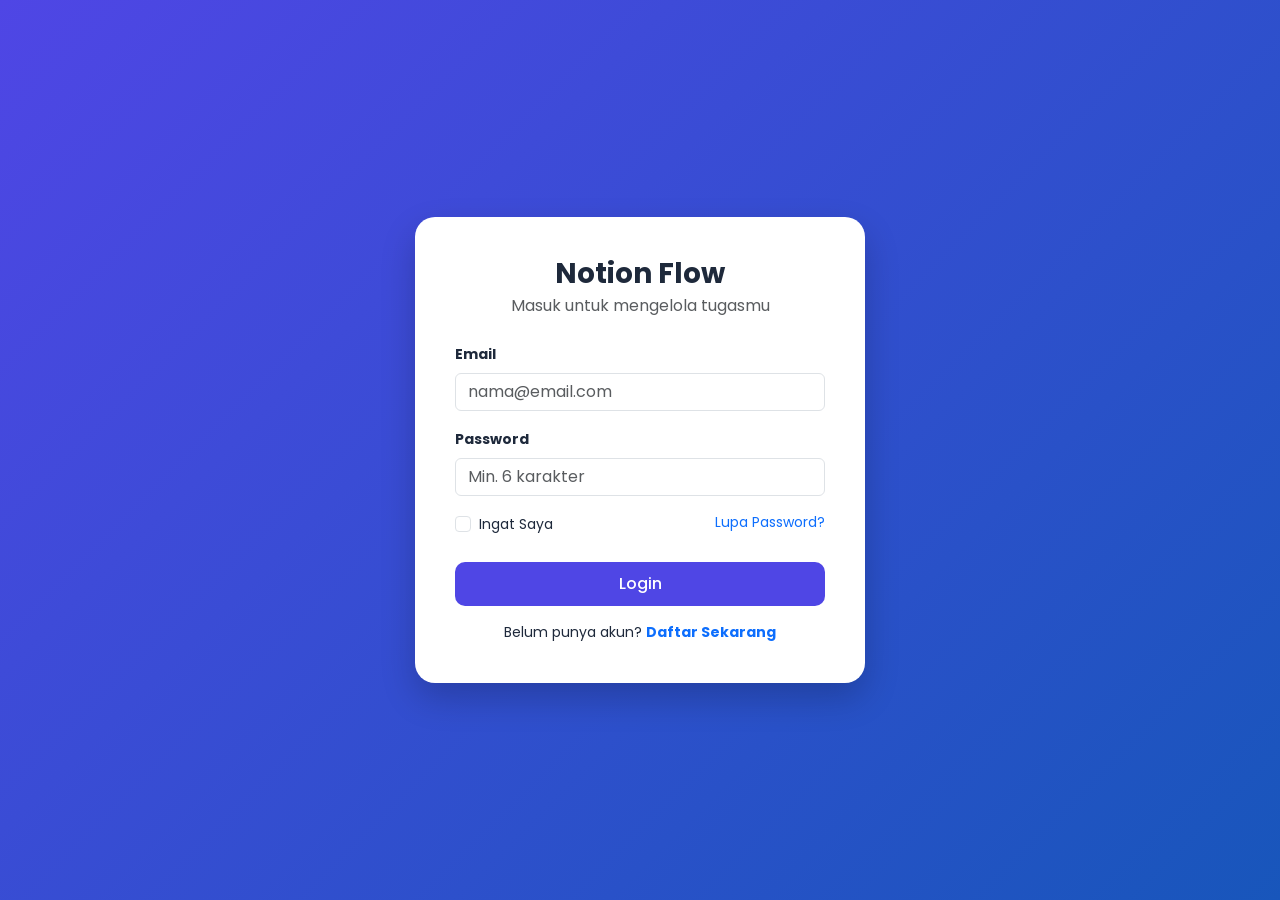
==== commit 167fa847: "inde" ====
--- a/index.html
+++ b/index.html
@@ -4,25 +4,31 @@
 <head>
     <meta charset="UTF-8" />
     <meta name="viewport" content="width=device-width, initial-scale=1, viewport-fit=cover">
+    <meta name="description"
+        content="NotionFlow - Aplikasi PWA produktivitas untuk mengelola tugas, kebiasaan, catatan, dan jadwal belajar. Tersedia offline dan bisa di-install.">
     <meta name="mobile-web-app-capable" content="yes">
     <meta name="apple-mobile-web-app-capable" content="yes">
     <meta name="apple-mobile-web-app-status-bar-style" content="black-translucent">
-    <meta name="theme-color" content="#0d6efd" />
-    <link rel="icon" href="https://cdn-icons-png.flaticon.com/512/3209/3209265.png" type="image/png" />
-    
+    <meta name="apple-mobile-web-app-title" content="NotionFlow">
+    <meta name="theme-color" content="#4F46E5" />
+    <link rel="manifest" href="manifest.json" />
+    <link rel="icon" href="icons/icon-192x192-A.png" type="image/png" />
+    <link rel="apple-touch-icon" href="icons/icon-192x192-A.png" />
+
     <!-- Bootstrap 5 & Icons -->
     <link href="https://cdn.jsdelivr.net/npm/bootstrap@5.3.0/dist/css/bootstrap.min.css" rel="stylesheet">
     <link rel="stylesheet" href="https://cdn.jsdelivr.net/npm/bootstrap-icons@1.10.5/font/bootstrap-icons.css">
     <!-- Google Font Poppins -->
-    <link href="https://fonts.googleapis.com/css2?family=Poppins:wght@300;400;500;600;700&display=swap" rel="stylesheet">
+    <link href="https://fonts.googleapis.com/css2?family=Poppins:wght@300;400;500;600;700&display=swap"
+        rel="stylesheet">
 
     <title>Notion Flow - Kelola Hidup Anda</title>
 
     <style>
         :root {
-            --primary: #0d6efd;
-            --primary-dark: #0a58ca;
-            --primary-light: #e7f1ff;
+            --primary: #4F46E5;
+            --primary-dark: #4338CA;
+            --primary-light: #EEF2FF;
             --bg-body: #f4f7fe;
             --text-dark: #1e293b;
             --text-gray: #64748b;
@@ -65,8 +71,15 @@
         }
 
         @keyframes fadeIn {
-            from { opacity: 0; transform: translateY(20px); }
-            to { opacity: 1; transform: translateY(0); }
+            from {
+                opacity: 0;
+                transform: translateY(20px);
+            }
+
+            to {
+                opacity: 1;
+                transform: translateY(0);
+            }
         }
 
         /* --- APP SECTION --- */
@@ -76,7 +89,7 @@
             position: sticky;
             top: 0;
             z-index: 1000;
-            box-shadow: 0 2px 10px rgba(0,0,0,0.05);
+            box-shadow: 0 2px 10px rgba(0, 0, 0, 0.05);
         }
 
         .logo-brand {
@@ -94,7 +107,7 @@
             border-radius: 15px;
             padding: 15px;
             height: fit-content;
-            box-shadow: 0 4px 12px rgba(0,0,0,0.05);
+            box-shadow: 0 4px 12px rgba(0, 0, 0, 0.05);
         }
 
         .nav-link-custom {
@@ -109,7 +122,8 @@
             margin-bottom: 5px;
         }
 
-        .nav-link-custom:hover, .nav-link-custom.active {
+        .nav-link-custom:hover,
+        .nav-link-custom.active {
             background: var(--primary-light);
             color: var(--primary);
             font-weight: 600;
@@ -120,14 +134,14 @@
             border: none;
             border-radius: 16px;
             padding: 20px;
-            box-shadow: 0 4px 12px rgba(0,0,0,0.05);
+            box-shadow: 0 4px 12px rgba(0, 0, 0, 0.05);
             margin-bottom: 20px;
             transition: 0.3s;
         }
 
         .card-notion:hover {
             transform: translateY(-3px);
-            box-shadow: 0 8px 24px rgba(0,0,0,0.08);
+            box-shadow: 0 8px 24px rgba(0, 0, 0, 0.08);
         }
 
         /* Progress Bar */
@@ -172,9 +186,17 @@
         }
 
         /* Task Priority Colors */
-        .prio-high { border-left: 5px solid var(--danger); }
-        .prio-medium { border-left: 5px solid var(--warning); }
-        .prio-low { border-left: 5px solid var(--success); }
+        .prio-high {
+            border-left: 5px solid var(--danger);
+        }
+
+        .prio-medium {
+            border-left: 5px solid var(--warning);
+        }
+
+        .prio-low {
+            border-left: 5px solid var(--success);
+        }
 
         .btn-primary {
             background-color: var(--primary);
@@ -190,13 +212,25 @@
 
         /* Mobile Adjustments */
         @media (max-width: 768px) {
-            .sidebar-nav { margin-bottom: 20px; }
-            .header-content { text-align: center; }
+            .sidebar-nav {
+                margin-bottom: 20px;
+            }
+
+            .header-content {
+                text-align: center;
+            }
         }
     </style>
 </head>
 
 <body>
+    <noscript>
+        <div style="padding: 2rem; text-align: center; font-family: sans-serif;">
+            <h2>JavaScript Diperlukan</h2>
+            <p>Aplikasi NotionFlow membutuhkan JavaScript untuk berjalan. Silakan aktifkan JavaScript di pengaturan
+                browser Anda.</p>
+        </div>
+    </noscript>
 
     <!-- SECTION 1: AUTHENTICATION (LOGIN/REGISTER) -->
     <div id="authSection">
@@ -204,7 +238,7 @@
         <div id="loginForm" class="auth-card">
             <h3 class="fw-bold text-center mb-1">Notion Flow</h3>
             <p class="text-muted text-center mb-4">Masuk untuk mengelola tugasmu</p>
-            
+
             <div class="mb-3">
                 <label class="form-label small fw-bold">Email</label>
                 <input type="email" id="loginEmail" class="form-control" placeholder="nama@email.com">
@@ -221,14 +255,15 @@
                 <a href="#" onclick="forgotPassword()" class="small text-decoration-none">Lupa Password?</a>
             </div>
             <button class="btn btn-primary w-100 mb-3" onclick="handleLogin()">Login</button>
-            <p class="text-center small mb-0">Belum punya akun? <a href="#" onclick="toggleAuth(true)" class="text-decoration-none fw-bold">Daftar Sekarang</a></p>
+            <p class="text-center small mb-0">Belum punya akun? <a href="#" onclick="toggleAuth(true)"
+                    class="text-decoration-none fw-bold">Daftar Sekarang</a></p>
         </div>
 
         <!-- Register Form -->
         <div id="registerForm" class="auth-card" style="display: none;">
             <h3 class="fw-bold text-center mb-1">Daftar Akun</h3>
             <p class="text-muted text-center mb-4">Mulai hidup terstruktur hari ini</p>
-            
+
             <div class="mb-3">
                 <label class="form-label small fw-bold">Nama Lengkap</label>
                 <input type="text" id="regName" class="form-control">
@@ -242,7 +277,8 @@
                 <input type="password" id="regPassword" class="form-control">
             </div>
             <button class="btn btn-primary w-100 mb-3" onclick="handleRegister()">Daftar</button>
-            <p class="text-center small mb-0">Sudah punya akun? <a href="#" onclick="toggleAuth(false)" class="text-decoration-none fw-bold">Login</a></p>
+            <p class="text-center small mb-0">Sudah punya akun? <a href="#" onclick="toggleAuth(false)"
+                    class="text-decoration-none fw-bold">Login</a></p>
         </div>
     </div>
 
@@ -254,14 +290,20 @@
                     <i class="bi bi- cursor-fill"></i> NotionFlow
                 </a>
                 <div class="dropdown">
-                    <div class="d-flex align-items-center gap-2 cursor-pointer" data-bs-toggle="dropdown" style="cursor:pointer">
+                    <div class="d-flex align-items-center gap-2 cursor-pointer" data-bs-toggle="dropdown"
+                        style="cursor:pointer">
                         <span id="navUserName" class="fw-bold">User</span>
-                        <img src="https://ui-avatars.com/api/?name=User&background=0d6efd&color=fff" id="userAvatar" class="rounded-circle" width="35">
+                        <img src="https://ui-avatars.com/api/?name=User&background=0d6efd&color=fff" id="userAvatar"
+                            class="rounded-circle" width="35">
                     </div>
                     <ul class="dropdown-menu dropdown-menu-end shadow border-0">
-                        <li><a class="dropdown-item" href="#" onclick="showPage('profile')"><i class="bi bi-person me-2"></i>Profil</a></li>
-                        <li><hr class="dropdown-divider"></li>
-                        <li><a class="dropdown-item text-danger" href="#" onclick="handleLogout()"><i class="bi bi-box-arrow-right me-2"></i>Keluar</a></li>
+                        <li><a class="dropdown-item" href="#" onclick="showPage('profile')"><i
+                                    class="bi bi-person me-2"></i>Profil</a></li>
+                        <li>
+                            <hr class="dropdown-divider">
+                        </li>
+                        <li><a class="dropdown-item text-danger" href="#" onclick="handleLogout()"><i
+                                    class="bi bi-box-arrow-right me-2"></i>Keluar</a></li>
                     </ul>
                 </div>
             </div>
@@ -272,17 +314,22 @@
                 <!-- Sidebar Nav -->
                 <div class="col-lg-3">
                     <nav class="sidebar-nav mb-4">
-                        <a href="#" class="nav-link-custom active" onclick="showPage('dashboard')"><i class="bi bi-speedometer2"></i> Dashboard</a>
-                        <a href="#" class="nav-link-custom" onclick="showPage('tasks')"><i class="bi bi-check2-square"></i> Tugas & Deadline</a>
-                        <a href="#" class="nav-link-custom" onclick="showPage('habits')"><i class="bi bi-calendar-check"></i> Habit Tracker</a>
-                        <a href="#" class="nav-link-custom" onclick="showPage('notes')"><i class="bi bi-journal-text"></i> Catatan Materi</a>
-                        <a href="#" class="nav-link-custom" onclick="showPage('schedule')"><i class="bi bi-clock-history"></i> Jadwal Belajar</a>
+                        <a href="#" class="nav-link-custom active" onclick="showPage('dashboard')"><i
+                                class="bi bi-speedometer2"></i> Dashboard</a>
+                        <a href="#" class="nav-link-custom" onclick="showPage('tasks')"><i
+                                class="bi bi-check2-square"></i> Tugas & Deadline</a>
+                        <a href="#" class="nav-link-custom" onclick="showPage('habits')"><i
+                                class="bi bi-calendar-check"></i> Habit Tracker</a>
+                        <a href="#" class="nav-link-custom" onclick="showPage('notes')"><i
+                                class="bi bi-journal-text"></i> Catatan Materi</a>
+                        <a href="#" class="nav-link-custom" onclick="showPage('schedule')"><i
+                                class="bi bi-clock-history"></i> Jadwal Belajar</a>
                     </nav>
                 </div>
 
                 <!-- Main Content -->
                 <div class="col-lg-9">
-                    
+
                     <!-- Dashboard Page -->
                     <div id="page-dashboard" class="page-content">
                         <h4 class="fw-bold mb-4">Ringkasan Hari Ini</h4>
@@ -315,7 +362,8 @@
                     <div id="page-tasks" class="page-content" style="display:none">
                         <div class="d-flex justify-content-between align-items-center mb-4">
                             <h4 class="fw-bold">Tugas & Deadline</h4>
-                            <button class="btn btn-primary btn-sm" onclick="openTaskModal()"><i class="bi bi-plus-lg"></i> Tambah</button>
+                            <button class="btn btn-primary btn-sm" onclick="openTaskModal()"><i
+                                    class="bi bi-plus-lg"></i> Tambah</button>
                         </div>
                         <div id="taskList"></div>
                     </div>
@@ -336,7 +384,8 @@
                     <div id="page-notes" class="page-content" style="display:none">
                         <div class="d-flex justify-content-between align-items-center mb-4">
                             <h4 class="fw-bold">Catatan Materi</h4>
-                            <button class="btn btn-primary btn-sm" onclick="addNote()"><i class="bi bi-plus-lg"></i> Catatan Baru</button>
+                            <button class="btn btn-primary btn-sm" onclick="addNote()"><i class="bi bi-plus-lg"></i>
+                                Catatan Baru</button>
                         </div>
                         <div id="noteList" class="row g-3"></div>
                     </div>
@@ -357,7 +406,8 @@
                                     <tbody id="scheduleTable"></tbody>
                                 </table>
                             </div>
-                            <button class="btn btn-outline-primary btn-sm w-100" onclick="addSchedule()">+ Tambah Jadwal</button>
+                            <button class="btn btn-outline-primary btn-sm w-100" onclick="addSchedule()">+ Tambah
+                                Jadwal</button>
                         </div>
                     </div>
 
@@ -424,7 +474,7 @@
         /** --- GLOBAL STATE & STORAGE --- **/
         let users = JSON.parse(localStorage.getItem('nf_users')) || [];
         let currentUser = JSON.parse(localStorage.getItem('nf_session')) || null;
-        
+
         // Data Arrays
         let tasks = JSON.parse(localStorage.getItem('nf_tasks')) || [];
         let habits = JSON.parse(localStorage.getItem('nf_habits')) || [];
@@ -503,14 +553,14 @@
             document.getElementById('userAvatar').src = `https://ui-avatars.com/api/?name=${currentUser.name}&background=0d6efd&color=fff`;
             document.getElementById('profName').value = currentUser.name;
             document.getElementById('profEmail').value = currentUser.email;
-            
+
             renderAll();
         }
 
         function showPage(pageId) {
             document.querySelectorAll('.page-content').forEach(p => p.style.display = 'none');
             document.getElementById(`page-${pageId}`).style.display = 'block';
-            
+
             document.querySelectorAll('.nav-link-custom').forEach(l => l.classList.remove('active'));
             event.currentTarget.classList.add('active');
         }
@@ -541,7 +591,7 @@
         }
 
         function toggleTask(id) {
-            tasks = tasks.map(t => t.id === id ? {...t, completed: !t.completed} : t);
+            tasks = tasks.map(t => t.id === id ? { ...t, completed: !t.completed } : t);
             localStorage.setItem('nf_tasks', JSON.stringify(tasks));
             renderTasks();
             updateStats();
@@ -557,7 +607,7 @@
         function renderTasks() {
             const list = document.getElementById('taskList');
             const userTasks = tasks.filter(t => t.userEmail === currentUser.email);
-            
+
             if (userTasks.length === 0) {
                 list.innerHTML = `<div class="text-center p-5 text-muted">Belum ada tugas.</div>`;
                 return;
@@ -648,7 +698,7 @@
         }
 
         function updateNote(id, val) {
-            notes = notes.map(n => n.id === id ? {...n, content: val} : n);
+            notes = notes.map(n => n.id === id ? { ...n, content: val } : n);
             localStorage.setItem('nf_notes', JSON.stringify(notes));
         }
 
@@ -712,11 +762,11 @@
             if (!newName) return;
 
             currentUser.name = newName;
-            users = users.map(u => u.email === currentUser.email ? {...u, name: newName} : u);
-            
+            users = users.map(u => u.email === currentUser.email ? { ...u, name: newName } : u);
+
             localStorage.setItem('nf_users', JSON.stringify(users));
             localStorage.setItem('nf_session', JSON.stringify(currentUser));
-            
+
             initApp();
             Swal.fire('Sukses', 'Profil diperbarui!', 'success');
         }
@@ -738,8 +788,8 @@
 
             // Dashboard Notice
             const urgent = userTasks.filter(t => !t.completed && t.prio === 'high');
-            document.getElementById('dashboardTaskNotice').innerHTML = urgent.length > 0 ? 
-                `<p class="text-danger small mb-0"><i class="bi bi-exclamation-triangle"></i> Ada ${urgent.length} tugas prioritas tinggi menunggu!</p>` : 
+            document.getElementById('dashboardTaskNotice').innerHTML = urgent.length > 0 ?
+                `<p class="text-danger small mb-0"><i class="bi bi-exclamation-triangle"></i> Ada ${urgent.length} tugas prioritas tinggi menunggu!</p>` :
                 `<p class="text-success small mb-0"><i class="bi bi-check-circle"></i> Tidak ada tugas mendesak.</p>`;
         }
 
@@ -767,19 +817,15 @@
             }
         };
 
-        // SERVICE WORKER REGISTRATION (Simulasi PWA)
+        // SERVICE WORKER REGISTRATION
         if ('serviceWorker' in navigator) {
-            const swCode = `
-                self.addEventListener('install', e => {
-                    e.waitUntil(caches.open('notion-v1').then(c => c.addAll(['/'])));
+            navigator.serviceWorker.register('./service-worker.js')
+                .then((registration) => {
+                    console.log('[App] Service Worker terdaftar dengan scope:', registration.scope);
+                })
+                .catch((err) => {
+                    console.error('[App] Service Worker gagal didaftarkan:', err);
                 });
-                self.addEventListener('fetch', e => {
-                    e.respondWith(caches.match(e.request).then(r => r || fetch(e.request)));
-                });
-            `;
-            const blob = new Blob([swCode], { type: 'application/javascript' });
-            const swUrl = URL.createObjectURL(blob);
-            navigator.serviceWorker.register(swUrl).catch(err => console.log('SW failed', err));
         }
     </script>
 </body>
